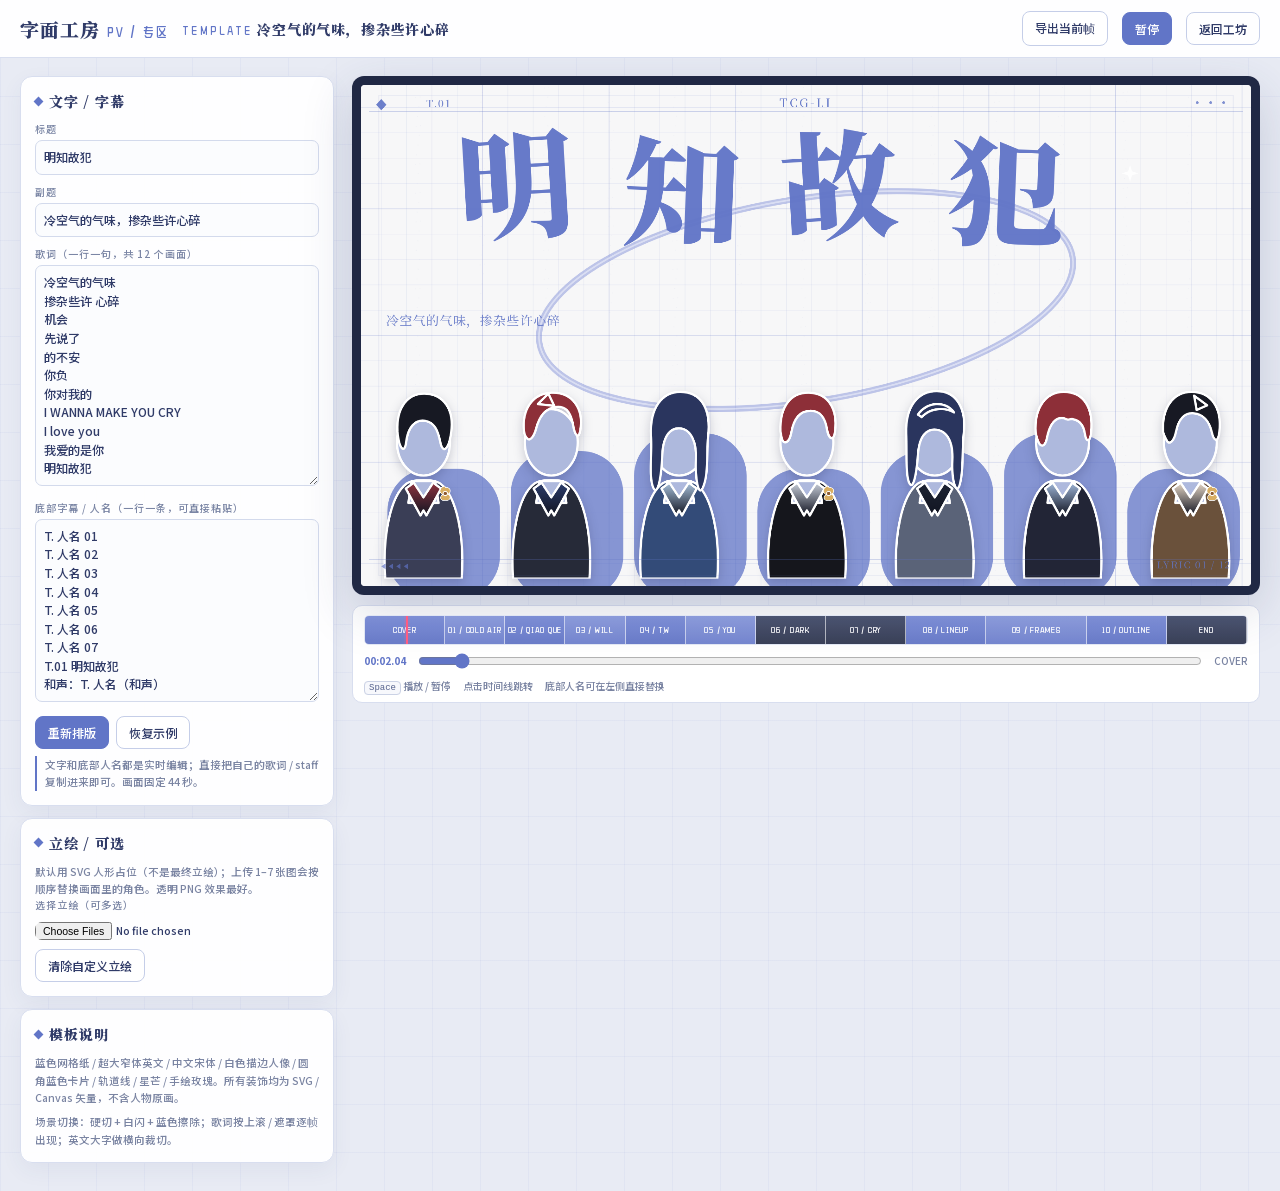
==== pv.html @ 9480b388 "新增 PV专区：44 秒蓝白网格 / 字 PV 模板，SVG 装饰与可编辑 staff" ====
<!doctype html>
<html lang="zh-CN">
<head>
<meta charset="utf-8">
<meta name="viewport" content="width=device-width,initial-scale=1">
<title>PV专区 · 字面工房</title>
<meta name="description" content="字面工房 PV专区：冷空气的气味，掺杂些许心碎 — 44 秒文字 PV 模板。">
<link rel="stylesheet" href="app/embedded_fonts.css">
<link rel="stylesheet" href="app/pv.css">
</head>
<body>
<header class="pv-top">
  <a class="pv-brand" href="index.html">字面工房<span>PV / 专区</span></a>
  <div class="pv-head-title">TEMPLATE <b>冷空气的气味，掺杂些许心碎</b></div>
  <div class="grow"></div>
  <button class="pv-btn" id="pvPng" title="导出当前画面为 1920×1080 PNG">导出当前帧</button>
  <button class="pv-btn primary" id="pvPlay">暂停</button>
  <a class="pv-btn ghost" href="index.html" style="text-decoration:none">返回工坊</a>
</header>

<main class="pv-main">
  <aside class="pv-side">
    <section class="pv-card">
      <h2><i></i>文字 / 字幕</h2>
      <label class="pv-field"><span>标题</span><input id="pvTitle" maxlength="16" value="明知故犯"></label>
      <label class="pv-field"><span>副题</span><input id="pvSub" maxlength="40" value="冷空气的气味，掺杂些许心碎"></label>
      <label class="pv-field"><span>歌词（一行一句，共 12 个画面）</span><textarea id="pvLyrics" rows="11">冷空气的气味
掺杂些许 心碎
机会
先说了
的不安
你负
你对我的
I WANNA MAKE YOU CRY
I love you
我爱的是你
明知故犯</textarea></label>
      <label class="pv-field"><span>底部字幕 / 人名（一行一条，可直接粘贴）</span><textarea id="pvCredits" rows="9">T. 人名 01
T. 人名 02
T. 人名 03
T. 人名 04
T. 人名 05
T. 人名 06
T. 人名 07
T.01 明知故犯
和声：T. 人名（和声）</textarea></label>
      <div class="pv-row"><button class="pv-btn primary" id="pvApply">重新排版</button><button class="pv-btn" id="pvReset">恢复示例</button></div>
      <p class="pv-note">文字和底部人名都是实时编辑；直接把自己的歌词 / staff 复制进来即可。画面固定 44 秒。</p>
    </section>

    <section class="pv-card">
      <h2><i></i>立绘 / 可选</h2>
      <p>默认用 SVG 人形占位（不是最终立绘）；上传 1–7 张图会按顺序替换画面里的角色。透明 PNG 效果最好。</p>
      <label class="pv-field"><span>选择立绘（可多选）</span><input id="pvFiles" type="file" accept="image/*" multiple></label>
      <div class="pv-row"><button class="pv-btn" id="pvClearFiles">清除自定义立绘</button></div>
    </section>

    <section class="pv-card">
      <h2><i></i>模板说明</h2>
      <p>蓝色网格纸 / 超大窄体英文 / 中文宋体 / 白色描边人像 / 圆角蓝色卡片 / 轨道线 / 星芒 / 手绘玫瑰。所有装饰均为 SVG / Canvas 矢量，不含人物原画。</p>
      <p>场景切换：硬切 + 白闪 + 蓝色擦除；歌词按上滚 / 遮罩逐帧出现；英文大字做横向裁切。</p>
    </section>
  </aside>

  <section class="pv-stage-wrap">
    <div class="pv-frame">
      <canvas id="pvCanvas" width="1920" height="1080"></canvas>
    </div>
    <div class="pv-timeline">
      <div class="pv-track" id="pvTrack"><div class="pv-head" id="pvHead"></div></div>
      <div class="pv-tl-meta">
        <b id="pvTime">00:00.00</b>
        <input class="pv-scrub" id="pvScrub" type="range" min="0" max="44" step="0.01" value="0">
        <span id="pvSceneName">COVER</span>
      </div>
      <div class="pv-hint"><span><kbd>Space</kbd> 播放 / 暂停</span><span>点击时间线跳转</span><span>底部人名可在左侧直接替换</span></div>
    </div>
  </section>
</main>
<div class="pv-toast" id="pvToast"></div>
<script src="app/pv_assets.js"></script>
<script src="app/pv.js"></script>
</body>
</html>
---- app/embedded_fonts.css ----
/* 字面工房-MAD — embedded offline Chinese web fonts.
   Generated from SIL Open Font License 1.1 sources; see fonts/OFL-NOTICE.txt.
   Family names intentionally match engine/02b_lang.js J.LANG_FACES / J.FONTS.
   font-display:block keeps text hidden until the face is ready (export-safe).
   Paths are relative to this CSS file (app/embedded_fonts.css -> app/fonts/).
*/

@font-face {
  font-family: "Noto Sans SC";
  font-style: normal;
  font-weight: 300;
  font-display: block;
  src: url("fonts/notosanssc-300.woff2") format("woff2");
}

@font-face {
  font-family: "Noto Sans SC";
  font-style: normal;
  font-weight: 500;
  font-display: block;
  src: url("fonts/notosanssc-500.woff2") format("woff2");
}

@font-face {
  font-family: "Noto Sans SC";
  font-style: normal;
  font-weight: 700;
  font-display: block;
  src: url("fonts/notosanssc-700.woff2") format("woff2");
}

@font-face {
  font-family: "Noto Sans SC";
  font-style: normal;
  font-weight: 900;
  font-display: block;
  src: url("fonts/notosanssc-900.woff2") format("woff2");
}

@font-face {
  font-family: "Noto Serif SC";
  font-style: normal;
  font-weight: 500;
  font-display: block;
  src: url("fonts/notoserifsc-500.woff2") format("woff2");
}

@font-face {
  font-family: "Noto Serif SC";
  font-style: normal;
  font-weight: 900;
  font-display: block;
  src: url("fonts/notoserifsc-900.woff2") format("woff2");
}

@font-face {
  font-family: "ZCOOL QingKe HuangYou";
  font-style: normal;
  font-weight: 400;
  font-display: block;
  src: url("fonts/zcoolqingkehuangyou-400.woff2") format("woff2");
}

@font-face {
  font-family: "ZCOOL KuaiLe";
  font-style: normal;
  font-weight: 400;
  font-display: block;
  src: url("fonts/zcoolkuaile-400.woff2") format("woff2");
}

@font-face {
  font-family: "ZCOOL XiaoWei";
  font-style: normal;
  font-weight: 400;
  font-display: block;
  src: url("fonts/zcoolxiaowei-400.woff2") format("woff2");
}

@font-face {
  font-family: "Ma Shan Zheng";
  font-style: normal;
  font-weight: 400;
  font-display: block;
  src: url("fonts/mashanzheng-400.woff2") format("woff2");
}

@font-face {
  font-family: "LXGW WenKai";
  font-style: normal;
  font-weight: 400;
  font-display: block;
  src: url("fonts/lxgwwenkai-400.woff2") format("woff2");
}

@font-face {
  font-family: "LXGW WenKai";
  font-style: normal;
  font-weight: 700;
  font-display: block;
  src: url("fonts/lxgwwenkai-700.woff2") format("woff2");
}

@font-face {
  font-family: "Long Cang";
  font-style: normal;
  font-weight: 400;
  font-display: block;
  src: url("fonts/longcang-400.woff2") format("woff2");
}
---- app/pv.css ----
:root{
  --pv-blue:#6175C7; --pv-blue-d:#40549F; --pv-ink:#303B68; --pv-paper:#F7F7F8;
  --pv-line:#CBD2EA; --pv-bg:#E8EBF4; --pv-white:#fff; --pv-red:#B63848;
}
*{box-sizing:border-box}
html,body{margin:0;min-height:100%;background:var(--pv-bg);color:var(--pv-ink);font-family:"Noto Sans SC",system-ui,sans-serif}
body{background-image:linear-gradient(rgba(97,117,199,.055) 1px,transparent 1px),linear-gradient(90deg,rgba(97,117,199,.055) 1px,transparent 1px);background-size:48px 48px}
a{color:inherit}
.pv-top{height:58px;display:flex;align-items:center;gap:14px;padding:0 20px;background:rgba(255,255,255,.94);border-bottom:1px solid #D8DEEF;position:sticky;top:0;z-index:20;backdrop-filter:blur(12px)}
.pv-brand{font-family:"Noto Serif SC",serif;font-weight:900;font-size:19px;text-decoration:none;letter-spacing:.06em;white-space:nowrap}
.pv-brand span{font-family:"ZCOOL QingKe HuangYou",sans-serif;font-weight:400;color:var(--pv-blue);font-size:14px;letter-spacing:.16em;margin-left:6px}
.pv-head-title{font-family:"ZCOOL QingKe HuangYou",sans-serif;color:var(--pv-blue);letter-spacing:.22em;font-size:12px}
.pv-head-title b{font-family:"Noto Serif SC",serif;letter-spacing:.06em;font-size:14px;color:var(--pv-ink)}
.pv-top .grow{flex:1}
.pv-btn{appearance:none;border:1px solid #C5CEE8;background:#fff;color:var(--pv-ink);border-radius:8px;padding:7px 12px;font-size:12px;cursor:pointer;font-family:inherit;transition:.16s}
.pv-btn:hover{border-color:var(--pv-blue);color:var(--pv-blue)}
.pv-btn.primary{background:var(--pv-blue);border-color:var(--pv-blue);color:#fff}
.pv-btn.primary:hover{background:var(--pv-blue-d)}
.pv-btn.ghost{background:transparent}
.pv-main{display:grid;grid-template-columns:314px minmax(0,1fr);gap:18px;padding:18px 20px 28px;max-width:1800px;margin:0 auto}
.pv-side{display:flex;flex-direction:column;gap:12px;min-width:0}
.pv-card{background:rgba(255,255,255,.96);border:1px solid #D8DEEF;border-radius:12px;padding:14px;box-shadow:0 7px 22px rgba(52,66,118,.06)}
.pv-card h2{margin:0 0 10px;font-family:"Noto Serif SC",serif;font-size:14px;letter-spacing:.08em;display:flex;align-items:center;gap:7px}
.pv-card h2 i{display:inline-block;width:7px;height:7px;background:var(--pv-blue);transform:rotate(45deg)}
.pv-card p{margin:7px 0 0;font-size:10.5px;line-height:1.65;color:#7A84A2}
.pv-field{display:block;margin:0 0 9px}
.pv-field span{display:block;font-size:10px;letter-spacing:.1em;color:#7B86A5;margin-bottom:4px}
.pv-field input,.pv-field textarea{width:100%;border:1px solid #D3DAEC;background:#FBFCFE;border-radius:7px;padding:7px 8px;color:var(--pv-ink);font-family:inherit;font-size:12px;line-height:1.55;resize:vertical;outline:none}
.pv-field input:focus,.pv-field textarea:focus{border-color:var(--pv-blue);box-shadow:0 0 0 3px rgba(97,117,199,.13)}
.pv-field textarea{min-height:70px}
.pv-field input[type=file]{border:0;background:transparent;padding:0;font-size:10.5px}
.pv-row{display:flex;gap:7px;flex-wrap:wrap;margin-top:4px}
.pv-note{border-left:2px solid var(--pv-blue);padding-left:8px;margin-top:9px}
.pv-stage-wrap{min-width:0;display:flex;flex-direction:column;gap:10px}
.pv-frame{position:relative;background:#202844;border-radius:12px;padding:9px;box-shadow:0 16px 50px rgba(42,54,102,.18)}
.pv-frame canvas{display:block;width:100%;height:auto;background:#F7F7F8;border-radius:4px}
.pv-badge{position:absolute;left:22px;top:20px;z-index:2;font-family:"ZCOOL QingKe HuangYou",sans-serif;font-size:10px;letter-spacing:.18em;color:rgba(255,255,255,.68);pointer-events:none}
.pv-timeline{background:#fff;border:1px solid #D8DEEF;border-radius:10px;padding:9px 11px}
.pv-track{position:relative;height:30px;background:#F1F3FA;border-radius:5px;overflow:hidden;cursor:pointer;border:1px solid #E1E6F3}
.pv-seg{position:absolute;top:0;bottom:0;border-right:1px solid rgba(255,255,255,.6);background:linear-gradient(180deg,#7083D1,#5A6EC2);color:#fff;font-size:9px;font-family:"ZCOOL QingKe HuangYou",sans-serif;letter-spacing:.08em;display:flex;align-items:center;justify-content:center;overflow:hidden;white-space:nowrap;opacity:.9}
.pv-seg:nth-child(2n){background:linear-gradient(180deg,#8091D6,#6679C9)}
.pv-seg.dark{background:linear-gradient(180deg,#394362,#252C45)}
.pv-head{position:absolute;top:0;bottom:0;width:2px;background:#FF5C82;box-shadow:0 0 0 2px rgba(255,92,130,.15);pointer-events:none}
.pv-tl-meta{display:flex;align-items:center;gap:10px;margin-top:6px;font-size:10px;color:#7A84A2}
.pv-tl-meta b{font-variant-numeric:tabular-nums;color:var(--pv-blue);font-weight:600}
.pv-scrub{flex:1;accent-color:var(--pv-blue)}
.pv-hint{display:flex;gap:12px;flex-wrap:wrap;font-size:10px;color:#7A84A2;margin-top:7px}
.pv-hint kbd{border:1px solid #CBD2E5;border-radius:4px;padding:1px 4px;background:#F7F8FC;color:#55618C;font-size:9px}
.pv-toast{position:fixed;left:50%;bottom:22px;transform:translate(-50%,16px);background:#303B68;color:#fff;padding:8px 16px;border-radius:20px;font-size:11px;opacity:0;pointer-events:none;transition:.25s;z-index:50}
.pv-toast.on{opacity:1;transform:translate(-50%,0)}
@media (max-width:980px){.pv-main{grid-template-columns:1fr}.pv-side{display:grid;grid-template-columns:1fr 1fr}.pv-stage-wrap{grid-row:1}.pv-side{grid-row:2}}
@media (max-width:620px){.pv-side{grid-template-columns:1fr}.pv-top{padding:0 10px}.pv-head-title{display:none}.pv-brand{font-size:16px}}
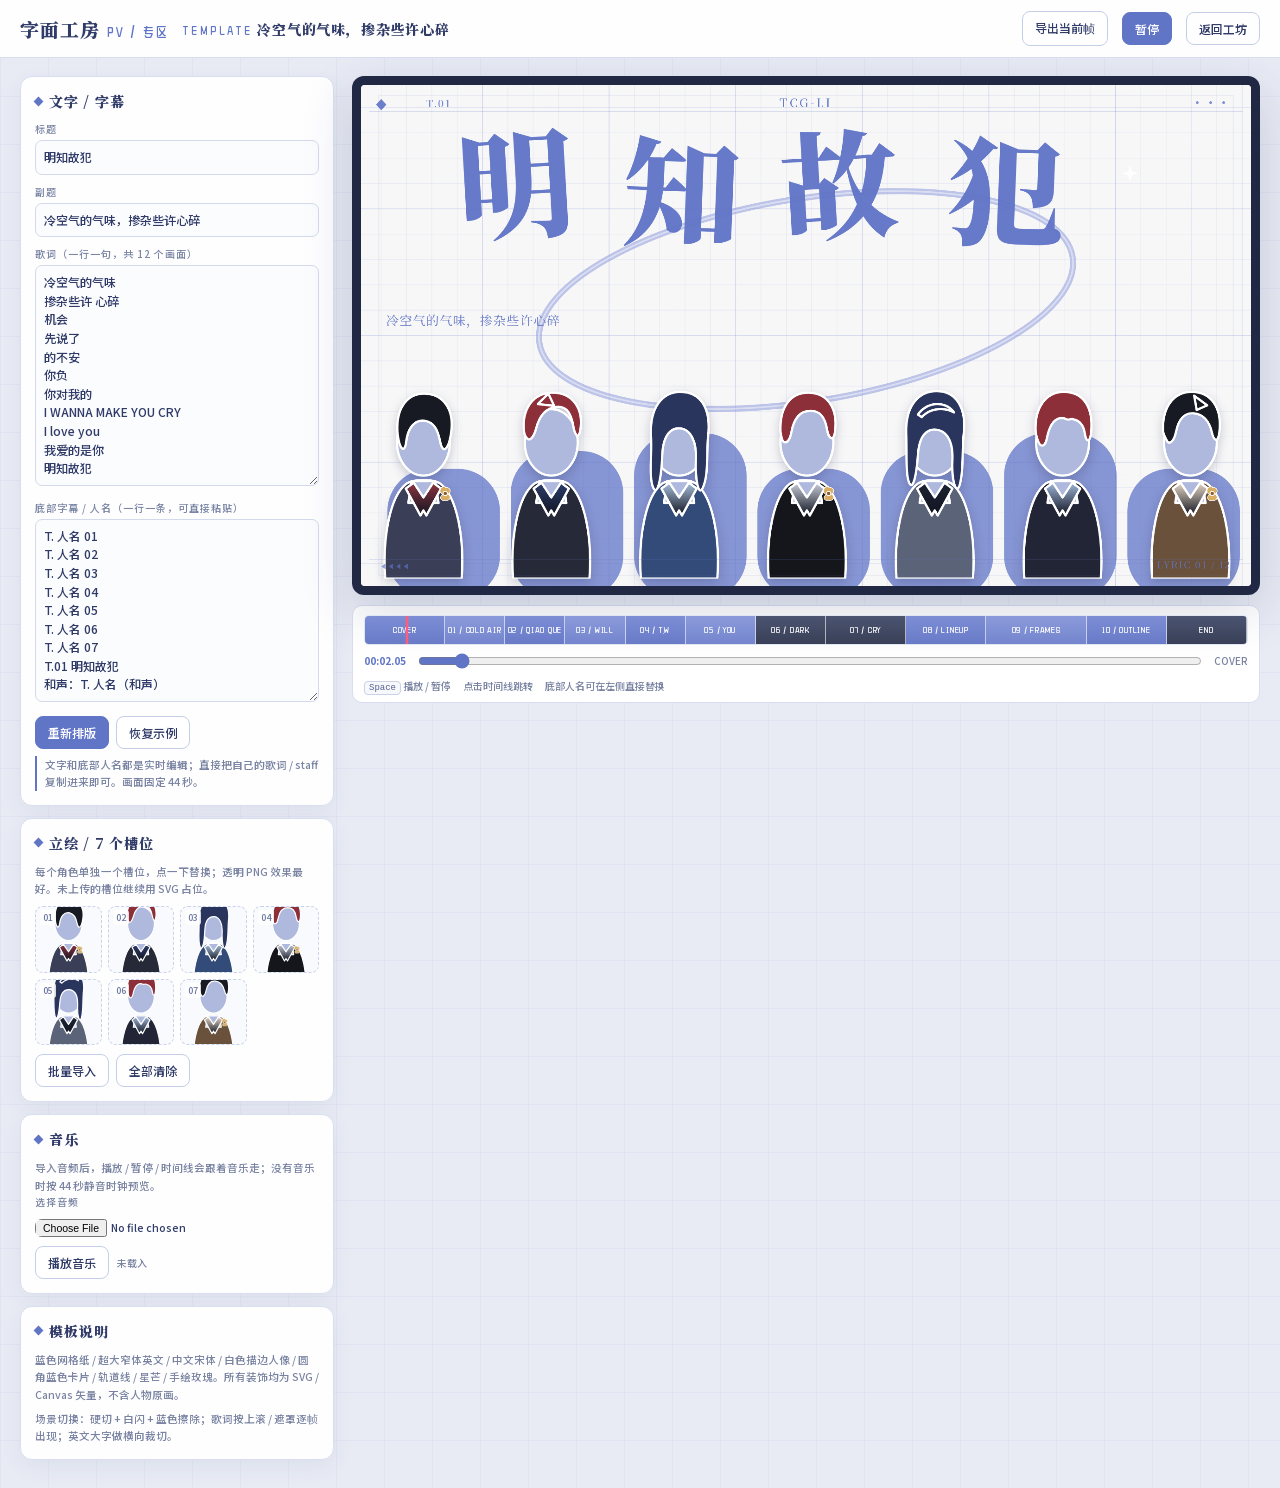
==== commit 236adc12: "PV专区改为右栏功能；7 立绘槽 + 音乐同步 + 新手法包" ====
--- a/pv.html
+++ b/pv.html
@@ -49,10 +49,17 @@
     </section>
 
     <section class="pv-card">
-      <h2><i></i>立绘 / 可选</h2>
-      <p>默认用 SVG 人形占位（不是最终立绘）；上传 1–7 张图会按顺序替换画面里的角色。透明 PNG 效果最好。</p>
-      <label class="pv-field"><span>选择立绘（可多选）</span><input id="pvFiles" type="file" accept="image/*" multiple></label>
-      <div class="pv-row"><button class="pv-btn" id="pvClearFiles">清除自定义立绘</button></div>
+      <h2><i></i>立绘 / 7 个槽位</h2>
+      <p>每个角色单独一个槽位，点一下替换；透明 PNG 效果最好。未上传的槽位继续用 SVG 占位。</p>
+      <div class="pv-slots" id="pvSlots"></div>
+      <div class="pv-row"><label class="pv-btn" style="cursor:pointer">批量导入<input id="pvFiles" type="file" accept="image/*" multiple hidden></label><button class="pv-btn" id="pvClearFiles">全部清除</button></div>
+    </section>
+
+    <section class="pv-card">
+      <h2><i></i>音乐</h2>
+      <p>导入音频后，播放 / 暂停 / 时间线会跟着音乐走；没有音乐时按 44 秒静音时钟预览。</p>
+      <label class="pv-field"><span>选择音频</span><input id="pvAudio" type="file" accept="audio/*"></label>
+      <div class="pv-audio-row"><button class="pv-btn" id="pvAudioPlay">播放音乐</button><span id="pvAudioName">未载入</span></div>
     </section>
 
     <section class="pv-card">
--- a/app/pv.css
+++ b/app/pv.css
@@ -50,3 +50,17 @@
 .pv-toast.on{opacity:1;transform:translate(-50%,0)}
 @media (max-width:980px){.pv-main{grid-template-columns:1fr}.pv-side{display:grid;grid-template-columns:1fr 1fr}.pv-stage-wrap{grid-row:1}.pv-side{grid-row:2}}
 @media (max-width:620px){.pv-side{grid-template-columns:1fr}.pv-top{padding:0 10px}.pv-head-title{display:none}.pv-brand{font-size:16px}}
+
+body.pv-embed .pv-top{display:none}
+body.pv-embed .pv-main{padding-top:12px}
+body.pv-embed .pv-stage-wrap{min-height:0}
+
+.pv-slots{display:grid;grid-template-columns:repeat(4,1fr);gap:6px;margin:9px 0}
+.pv-slot{position:relative;aspect-ratio:1/1;border:1px dashed #C9D2E8;border-radius:8px;background:#F8FAFE;display:flex;align-items:center;justify-content:center;cursor:pointer;overflow:hidden}
+.pv-slot:hover{border-color:var(--pv-blue)}
+.pv-slot img{width:100%;height:100%;object-fit:cover;display:block}
+.pv-slot b{position:absolute;left:4px;top:3px;font-size:9px;font-weight:500;color:#6A77A0;background:rgba(255,255,255,.82);padding:1px 3px;border-radius:3px}
+.pv-slot span{font-size:10px;color:#8A95B2}
+.pv-slot.has{border-style:solid;border-color:#AAB8DE}
+.pv-audio-row{display:flex;align-items:center;gap:8px;margin-top:7px}
+.pv-audio-row span{font-size:10px;color:#7A84A2;overflow:hidden;text-overflow:ellipsis;white-space:nowrap}
